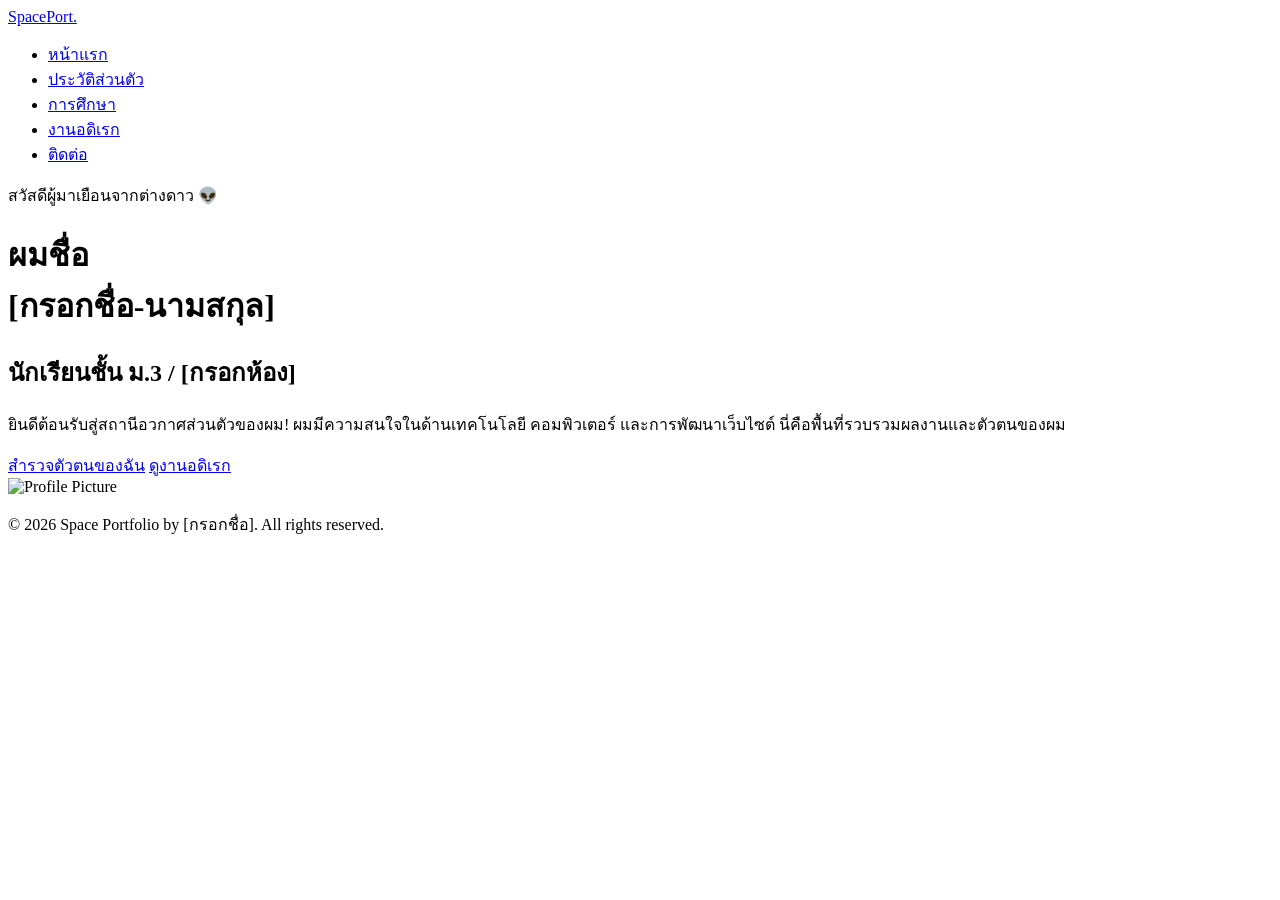
==== index.html @ a8208958 "Create index.html" ====
<!DOCTYPE html>
<html lang="th">
<head>
    <meta charset="UTF-8">
    <meta name="viewport" content="width=device-width, initial-scale=1.0">
    <title>Portfolio - [กรอกชื่อ]</title>
    <!-- เรียกใช้ Font จาก Google Fonts -->
    <link href="https://fonts.googleapis.com/css2?family=Kanit:wght@300;400;500;700&display=swap" rel="stylesheet">
    <!-- เรียกใช้ไฟล์ CSS -->
    <link rel="stylesheet" href="style.css">
</head>
<body>
    <!-- เอฟเฟกต์แสงตามเมาส์ -->
    <div id="mouse-glow"></div>

    <!-- Navigation Bar -->
    <nav class="navbar">
        <div class="nav-container">
            <a href="index.html" class="logo">Space<span>Port.</span></a>
            <ul class="nav-links">
                <li><a href="index.html" class="active">หน้าแรก</a></li>
                <li><a href="profile.html">ประวัติส่วนตัว</a></li>
                <li><a href="education.html">การศึกษา</a></li>
                <li><a href="hobby.html">งานอดิเรก</a></li>
                <li><a href="contact.html">ติดต่อ</a></li>
            </ul>
        </div>
    </nav>

    <!-- Hero Section -->
    <header class="hero">
        <div class="hero-container">
            <div class="hero-text">
                <p class="greeting">สวัสดีผู้มาเยือนจากต่างดาว 👽</p>
                <h1 class="neon-text">ผมชื่อ <br> <span>[กรอกชื่อ-นามสกุล]</span></h1>
                <h2 class="role">นักเรียนชั้น ม.3 / [กรอกห้อง]</h2>
                <p class="description">
                    ยินดีต้อนรับสู่สถานีอวกาศส่วนตัวของผม! ผมมีความสนใจในด้านเทคโนโลยี คอมพิวเตอร์ และการพัฒนาเว็บไซต์ นี่คือพื้นที่รวบรวมผลงานและตัวตนของผม
                </p>
                <div class="hero-buttons">
                    <a href="profile.html" class="btn btn-primary">สำรวจตัวตนของฉัน</a>
                    <a href="hobby.html" class="btn btn-secondary">ดูงานอดิเรก</a>
                </div>
            </div>
            
            <div class="hero-image">
                <!-- วงแหวนตกแต่ง (Glow Effect) -->
                <div class="glow-ring"></div>
                <!-- รูปโปรไฟล์ (Placeholder) -->
                <img src="https://via.placeholder.com/300/1A1A40/00E5FF?text=My+Profile" alt="Profile Picture" class="floating-avatar">
            </div>
        </div>
    </header>

    <!-- Footer -->
    <footer>
        <p>&copy; 2026 Space Portfolio by [กรอกชื่อ]. All rights reserved.</p>
    </footer>

    <!-- เรียกใช้ไฟล์ JavaScript -->
    <script src="script.js"></script>
</body>
</html>
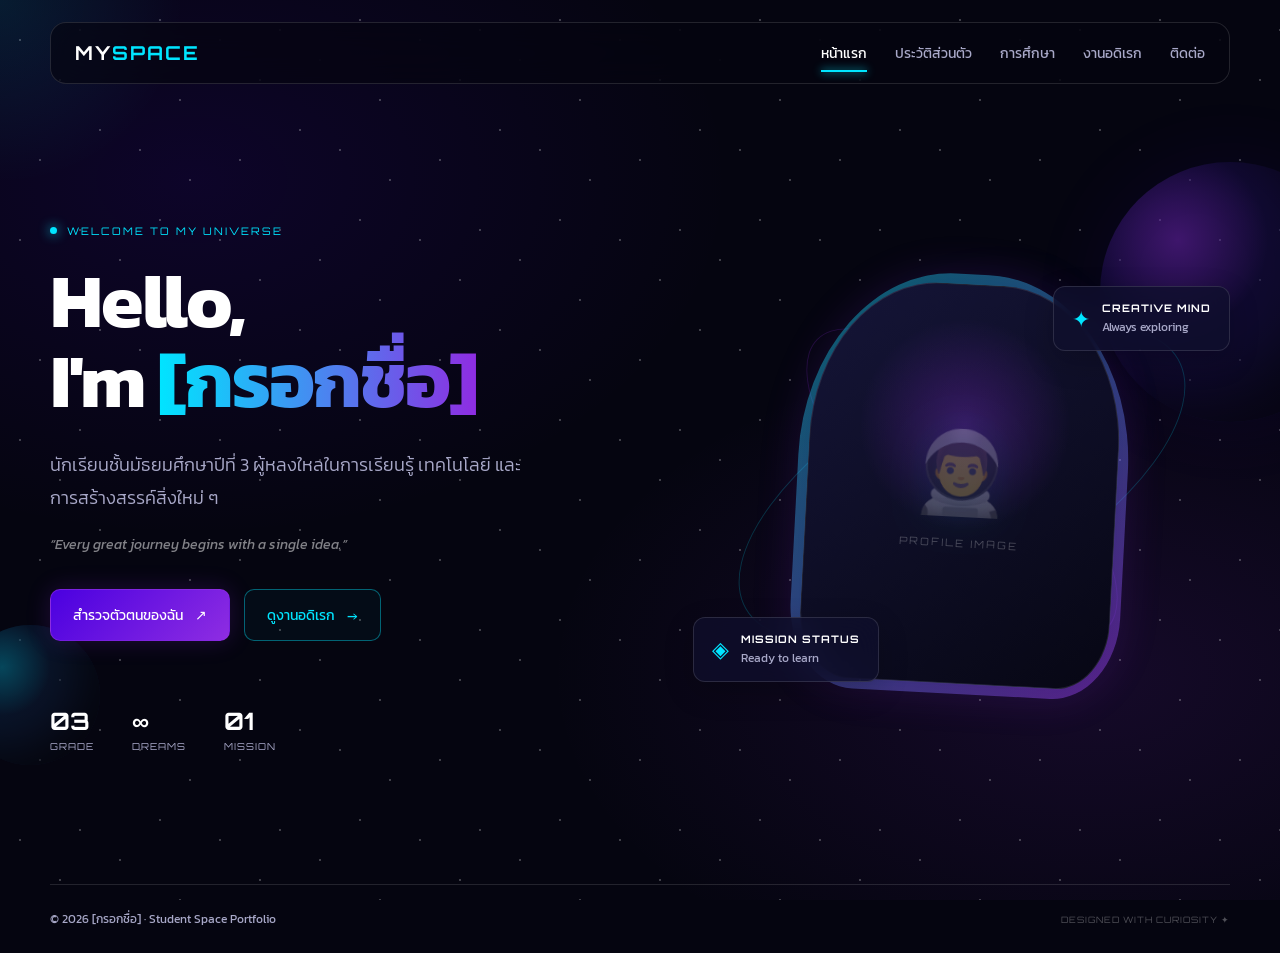
==== commit 3ba5b8c1: "Update index.html" ====
--- a/index.html
+++ b/index.html
@@ -3,61 +3,117 @@
 <head>
     <meta charset="UTF-8">
     <meta name="viewport" content="width=device-width, initial-scale=1.0">
-    <title>Portfolio - [กรอกชื่อ]</title>
-    <!-- เรียกใช้ Font จาก Google Fonts -->
-    <link href="https://fonts.googleapis.com/css2?family=Kanit:wght@300;400;500;700&display=swap" rel="stylesheet">
-    <!-- เรียกใช้ไฟล์ CSS -->
+    <title>My Space | Portfolio</title>
     <link rel="stylesheet" href="style.css">
 </head>
 <body>
-    <!-- เอฟเฟกต์แสงตามเมาส์ -->
-    <div id="mouse-glow"></div>
 
-    <!-- Navigation Bar -->
+    <div class="space-background">
+        <div class="stars"></div>
+        <div class="planet planet-one"></div>
+        <div class="planet planet-two"></div>
+        <div class="black-hole"></div>
+        <div class="mouse-glow"></div>
+    </div>
+
     <nav class="navbar">
-        <div class="nav-container">
-            <a href="index.html" class="logo">Space<span>Port.</span></a>
-            <ul class="nav-links">
-                <li><a href="index.html" class="active">หน้าแรก</a></li>
-                <li><a href="profile.html">ประวัติส่วนตัว</a></li>
-                <li><a href="education.html">การศึกษา</a></li>
-                <li><a href="hobby.html">งานอดิเรก</a></li>
-                <li><a href="contact.html">ติดต่อ</a></li>
-            </ul>
+        <a href="index.html" class="logo">MY<span>SPACE</span></a>
+
+        <div class="nav-links">
+            <a href="index.html" class="active">หน้าแรก</a>
+            <a href="profile.html">ประวัติส่วนตัว</a>
+            <a href="education.html">การศึกษา</a>
+            <a href="hobby.html">งานอดิเรก</a>
+            <a href="contact.html">ติดต่อ</a>
         </div>
     </nav>
 
-    <!-- Hero Section -->
-    <header class="hero">
-        <div class="hero-container">
-            <div class="hero-text">
-                <p class="greeting">สวัสดีผู้มาเยือนจากต่างดาว 👽</p>
-                <h1 class="neon-text">ผมชื่อ <br> <span>[กรอกชื่อ-นามสกุล]</span></h1>
-                <h2 class="role">นักเรียนชั้น ม.3 / [กรอกห้อง]</h2>
-                <p class="description">
-                    ยินดีต้อนรับสู่สถานีอวกาศส่วนตัวของผม! ผมมีความสนใจในด้านเทคโนโลยี คอมพิวเตอร์ และการพัฒนาเว็บไซต์ นี่คือพื้นที่รวบรวมผลงานและตัวตนของผม
-                </p>
-                <div class="hero-buttons">
-                    <a href="profile.html" class="btn btn-primary">สำรวจตัวตนของฉัน</a>
-                    <a href="hobby.html" class="btn btn-secondary">ดูงานอดิเรก</a>
+    <main class="hero-section container">
+
+        <div class="hero-content">
+            <div class="eyebrow">
+                <span class="status-dot"></span>
+                WELCOME TO MY UNIVERSE
+            </div>
+
+            <h1>
+                Hello,<br>
+                I'm <span class="gradient-text">[กรอกชื่อ]</span>
+            </h1>
+
+            <p class="hero-description">
+                นักเรียนชั้นมัธยมศึกษาปีที่ 3
+                ผู้หลงใหลในการเรียนรู้ เทคโนโลยี
+                และการสร้างสรรค์สิ่งใหม่ ๆ
+            </p>
+
+            <p class="hero-quote">
+                “Every great journey begins with a single idea.”
+            </p>
+
+            <div class="hero-buttons">
+                <a href="profile.html" class="btn btn-primary">
+                    สำรวจตัวตนของฉัน
+                    <span>↗</span>
+                </a>
+
+                <a href="hobby.html" class="btn btn-outline">
+                    ดูงานอดิเรก
+                    <span>→</span>
+                </a>
+            </div>
+
+            <div class="hero-stats">
+                <div>
+                    <strong>03</strong>
+                    <small>GRADE</small>
+                </div>
+                <div>
+                    <strong>∞</strong>
+                    <small>DREAMS</small>
+                </div>
+                <div>
+                    <strong>01</strong>
+                    <small>MISSION</small>
                 </div>
             </div>
-            
-            <div class="hero-image">
-                <!-- วงแหวนตกแต่ง (Glow Effect) -->
-                <div class="glow-ring"></div>
-                <!-- รูปโปรไฟล์ (Placeholder) -->
-                <img src="https://via.placeholder.com/300/1A1A40/00E5FF?text=My+Profile" alt="Profile Picture" class="floating-avatar">
+        </div>
+
+        <div class="hero-visual">
+            <div class="orbit orbit-large"></div>
+            <div class="orbit orbit-small"></div>
+
+            <div class="profile-frame">
+                <div class="profile-placeholder">
+                    <span class="profile-icon">👨‍🚀</span>
+                    <span>PROFILE IMAGE</span>
+                </div>
+            </div>
+
+            <div class="floating-card card-top">
+                <span>✦</span>
+                <div>
+                    <strong>CREATIVE MIND</strong>
+                    <small>Always exploring</small>
+                </div>
+            </div>
+
+            <div class="floating-card card-bottom">
+                <span>◈</span>
+                <div>
+                    <strong>MISSION STATUS</strong>
+                    <small>Ready to learn</small>
+                </div>
             </div>
         </div>
-    </header>
 
-    <!-- Footer -->
-    <footer>
-        <p>&copy; 2026 Space Portfolio by [กรอกชื่อ]. All rights reserved.</p>
+    </main>
+
+    <footer class="footer">
+        <p>© 2026 [กรอกชื่อ] · Student Space Portfolio</p>
+        <span>DESIGNED WITH CURIOSITY ✦</span>
     </footer>
 
-    <!-- เรียกใช้ไฟล์ JavaScript -->
     <script src="script.js"></script>
 </body>
 </html>
--- a/style.css
+++ b/style.css
@@ -0,0 +1,1238 @@
+@import url('https://fonts.googleapis.com/css2?family=Kanit:wght@300;400;500;600;700&family=Orbitron:wght@400;500;600;700&display=swap');
+
+/* =========================
+   ROOT & RESET
+========================= */
+
+:root {
+    --space-dark: #050510;
+    --space-blue: #1A1A40;
+    --space-purple: #4A00E0;
+    --space-violet: #8E2DE2;
+    --neon-blue: #00E5FF;
+    --white: #FFFFFF;
+    --text-muted: #A8A8C8;
+    --glass: rgba(255, 255, 255, 0.06);
+    --glass-border: rgba(255, 255, 255, 0.12);
+}
+
+* {
+    margin: 0;
+    padding: 0;
+    box-sizing: border-box;
+}
+
+html {
+    scroll-behavior: smooth;
+}
+
+body {
+    font-family: 'Kanit', sans-serif;
+    background: var(--space-dark);
+    color: var(--white);
+    overflow-x: hidden;
+    min-height: 100vh;
+}
+
+a {
+    text-decoration: none;
+    color: inherit;
+}
+
+button,
+input,
+textarea {
+    font-family: inherit;
+}
+
+button {
+    cursor: pointer;
+}
+
+.container {
+    width: min(1180px, calc(100% - 48px));
+    margin: 0 auto;
+}
+
+/* =========================
+   SPACE BACKGROUND
+========================= */
+
+.space-background {
+    position: fixed;
+    inset: 0;
+    overflow: hidden;
+    pointer-events: none;
+    z-index: -1;
+    background:
+        radial-gradient(ellipse at 15% 20%, rgba(74, 0, 224, 0.12), transparent 35%),
+        radial-gradient(ellipse at 85% 75%, rgba(142, 45, 226, 0.12), transparent 35%),
+        var(--space-dark);
+}
+
+.stars {
+    position: absolute;
+    inset: 0;
+    opacity: 0.8;
+    background-image:
+        radial-gradient(1px 1px at 10% 20%, #fff, transparent),
+        radial-gradient(1px 1px at 20% 80%, #fff, transparent),
+        radial-gradient(1px 1px at 30% 40%, #fff, transparent),
+        radial-gradient(1px 1px at 40% 15%, #fff, transparent),
+        radial-gradient(1px 1px at 50% 65%, #fff, transparent),
+        radial-gradient(1px 1px at 60% 30%, #fff, transparent),
+        radial-gradient(1px 1px at 70% 75%, #fff, transparent),
+        radial-gradient(1px 1px at 80% 10%, #fff, transparent),
+        radial-gradient(1px 1px at 90% 50%, #fff, transparent),
+        radial-gradient(1px 1px at 95% 90%, #fff, transparent);
+    background-size: 200px 200px;
+    animation: starsMove 60s linear infinite;
+}
+
+@keyframes starsMove {
+    from { transform: translateY(0); }
+    to { transform: translateY(-200px); }
+}
+
+.mouse-glow {
+    position: absolute;
+    width: 400px;
+    height: 400px;
+    border-radius: 50%;
+    background: radial-gradient(circle, rgba(0, 229, 255, 0.1), transparent 65%);
+    transform: translate(-50%, -50%);
+    transition: left 0.15s ease-out, top 0.15s ease-out;
+    pointer-events: none;
+}
+
+.planet {
+    position: absolute;
+    border-radius: 50%;
+    opacity: 0.5;
+    animation: float 10s ease-in-out infinite;
+}
+
+.planet-one {
+    width: 260px;
+    height: 260px;
+    right: -80px;
+    top: 18%;
+    background:
+        radial-gradient(circle at 30% 30%, rgba(142, 45, 226, 0.8), transparent 35%),
+        linear-gradient(135deg, #25106b, #100e35);
+    box-shadow:
+        inset -35px -25px 60px rgba(0, 0, 0, 0.7),
+        0 0 80px rgba(74, 0, 224, 0.15);
+}
+
+.planet-two {
+    width: 140px;
+    height: 140px;
+    left: -40px;
+    bottom: 15%;
+    background:
+        radial-gradient(circle at 30% 30%, rgba(0, 229, 255, 0.5), transparent 35%),
+        linear-gradient(135deg, #0b355c, #101024);
+    box-shadow: inset -20px -15px 40px rgba(0, 0, 0, 0.7);
+    animation-delay: -4s;
+}
+
+.black-hole {
+    position: absolute;
+    width: 180px;
+    height: 180px;
+    right: 15%;
+    top: 35%;
+    border-radius: 50%;
+    background: #000;
+    box-shadow:
+        0 0 30px rgba(142, 45, 226, 0.5),
+        0 0 80px rgba(74, 0, 224, 0.3),
+        0 0 130px rgba(0, 229, 255, 0.1);
+    opacity: 0.35;
+}
+
+.black-hole::before {
+    content: '';
+    position: absolute;
+    inset: -20px;
+    border: 2px solid rgba(142, 45, 226, 0.3);
+    border-radius: 50%;
+    transform: rotate(25deg) scaleY(0.35);
+}
+
+@keyframes float {
+    0%, 100% { transform: translateY(0) rotate(0deg); }
+    50% { transform: translateY(-25px) rotate(5deg); }
+}
+
+/* =========================
+   NAVBAR
+========================= */
+
+.navbar {
+    width: min(1180px, calc(100% - 48px));
+    margin: 22px auto 0;
+    padding: 18px 24px;
+    display: flex;
+    align-items: center;
+    justify-content: space-between;
+    gap: 24px;
+    position: sticky;
+    top: 18px;
+    z-index: 100;
+    background: rgba(5, 5, 16, 0.65);
+    border: 1px solid var(--glass-border);
+    border-radius: 16px;
+    backdrop-filter: blur(20px);
+    -webkit-backdrop-filter: blur(20px);
+}
+
+.logo {
+    font-family: 'Orbitron', sans-serif;
+    font-size: 1.2rem;
+    font-weight: 700;
+    letter-spacing: 2px;
+    white-space: nowrap;
+}
+
+.logo span {
+    color: var(--neon-blue);
+}
+
+.nav-links {
+    display: flex;
+    align-items: center;
+    gap: 28px;
+}
+
+.nav-links a {
+    color: var(--text-muted);
+    font-size: 0.9rem;
+    position: relative;
+    transition: color 0.3s ease;
+}
+
+.nav-links a::after {
+    content: '';
+    position: absolute;
+    left: 0;
+    bottom: -8px;
+    width: 0;
+    height: 2px;
+    background: var(--neon-blue);
+    box-shadow: 0 0 8px var(--neon-blue);
+    transition: width 0.3s ease;
+}
+
+.nav-links a:hover,
+.nav-links a.active {
+    color: var(--white);
+}
+
+.nav-links a:hover::after,
+.nav-links a.active::after {
+    width: 100%;
+}
+
+/* =========================
+   HERO
+========================= */
+
+.hero-section {
+    min-height: calc(100vh - 100px);
+    display: grid;
+    grid-template-columns: 1.05fr 0.95fr;
+    align-items: center;
+    gap: 50px;
+    padding: 70px 0;
+}
+
+.eyebrow {
+    display: inline-flex;
+    align-items: center;
+    gap: 10px;
+    color: var(--neon-blue);
+    font-family: 'Orbitron', sans-serif;
+    font-size: 0.65rem;
+    letter-spacing: 2px;
+    margin-bottom: 22px;
+}
+
+.status-dot {
+    width: 7px;
+    height: 7px;
+    border-radius: 50%;
+    background: var(--neon-blue);
+    box-shadow: 0 0 12px var(--neon-blue);
+    animation: pulse 2s infinite;
+}
+
+@keyframes pulse {
+    0%, 100% { opacity: 1; transform: scale(1); }
+    50% { opacity: 0.4; transform: scale(0.7); }
+}
+
+.hero-content h1 {
+    font-size: clamp(3.5rem, 6vw, 6rem);
+    line-height: 1.05;
+    font-weight: 700;
+    letter-spacing: -2px;
+}
+
+.gradient-text {
+    background: linear-gradient(90deg, var(--neon-blue), var(--space-violet));
+    -webkit-background-clip: text;
+    background-clip: text;
+    color: transparent;
+}
+
+.hero-description {
+    max-width: 480px;
+    margin-top: 28px;
+    color: var(--text-muted);
+    font-size: 1.1rem;
+    line-height: 1.9;
+    font-weight: 300;
+}
+
+.hero-quote {
+    margin-top: 18px;
+    color: rgba(255, 255, 255, 0.5);
+    font-size: 0.85rem;
+    font-style: italic;
+}
+
+.hero-buttons {
+    display: flex;
+    gap: 14px;
+    margin-top: 35px;
+    flex-wrap: wrap;
+}
+
+.btn {
+    display: inline-flex;
+    align-items: center;
+    justify-content: center;
+    gap: 12px;
+    padding: 14px 22px;
+    border-radius: 10px;
+    font-size: 0.9rem;
+    transition: all 0.3s ease;
+}
+
+.btn-primary {
+    background: linear-gradient(135deg, var(--space-purple), var(--space-violet));
+    border: 1px solid rgba(142, 45, 226, 0.6);
+    box-shadow: 0 0 25px rgba(142, 45, 226, 0.2);
+}
+
+.btn-primary:hover {
+    transform: translateY(-3px);
+    box-shadow: 0 0 35px rgba(142, 45, 226, 0.5);
+}
+
+.btn-outline {
+    border: 1px solid rgba(0, 229, 255, 0.4);
+    color: var(--neon-blue);
+    background: rgba(0, 229, 255, 0.03);
+}
+
+.btn-outline:hover {
+    background: rgba(0, 229, 255, 0.1);
+    box-shadow: 0 0 25px rgba(0, 229, 255, 0.15);
+    transform: translateY(-3px);
+}
+
+.hero-stats {
+    display: flex;
+    gap: 38px;
+    margin-top: 65px;
+}
+
+.hero-stats div {
+    display: flex;
+    flex-direction: column;
+    gap: 4px;
+}
+
+.hero-stats strong {
+    font-family: 'Orbitron', sans-serif;
+    font-size: 1.5rem;
+    color: var(--white);
+}
+
+.hero-stats small {
+    color: var(--text-muted);
+    font-family: 'Orbitron', sans-serif;
+    font-size: 0.6rem;
+    letter-spacing: 1px;
+}
+
+/* =========================
+   HERO VISUAL
+========================= */
+
+.hero-visual {
+    min-height: 520px;
+    position: relative;
+    display: flex;
+    align-items: center;
+    justify-content: center;
+}
+
+.profile-frame {
+    width: 330px;
+    height: 420px;
+    padding: 10px;
+    border-radius: 45% 45% 20% 20%;
+    background: linear-gradient(135deg, rgba(0, 229, 255, 0.4), rgba(142, 45, 226, 0.5));
+    box-shadow:
+        0 0 40px rgba(142, 45, 226, 0.15),
+        inset 0 0 30px rgba(255, 255, 255, 0.05);
+    transform: rotate(3deg);
+    position: relative;
+    z-index: 2;
+}
+
+.profile-placeholder {
+    width: 100%;
+    height: 100%;
+    border-radius: 40% 40% 17% 17%;
+    background:
+        radial-gradient(circle at 50% 35%, rgba(142, 45, 226, 0.3), transparent 35%),
+        linear-gradient(145deg, #151538, #070714);
+    border: 1px solid rgba(255, 255, 255, 0.1);
+    display: flex;
+    flex-direction: column;
+    align-items: center;
+    justify-content: center;
+    gap: 16px;
+    color: rgba(255, 255, 255, 0.25);
+    font-family: 'Orbitron', sans-serif;
+    font-size: 0.65rem;
+    letter-spacing: 2px;
+}
+
+.profile-icon {
+    font-size: 5rem;
+    filter: drop-shadow(0 0 20px rgba(0, 229, 255, 0.3));
+}
+
+.orbit {
+    position: absolute;
+    border: 1px solid rgba(0, 229, 255, 0.2);
+    border-radius: 50%;
+    z-index: 1;
+}
+
+.orbit-large {
+    width: 500px;
+    height: 220px;
+    transform: rotate(-30deg);
+}
+
+.orbit-small {
+    width: 410px;
+    height: 160px;
+    transform: rotate(45deg);
+    border-color: rgba(142, 45, 226, 0.2);
+}
+
+.floating-card {
+    position: absolute;
+    z-index: 3;
+    display: flex;
+    align-items: center;
+    gap: 12px;
+    padding: 14px 18px;
+    background: rgba(15, 15, 45, 0.75);
+    border: 1px solid var(--glass-border);
+    border-radius: 12px;
+    backdrop-filter: blur(15px);
+    box-shadow: 0 10px 30px rgba(0, 0, 0, 0.2);
+    animation: float 6s ease-in-out infinite;
+}
+
+.floating-card span {
+    font-size: 1.4rem;
+    color: var(--neon-blue);
+}
+
+.floating-card strong {
+    display: block;
+    font-family: 'Orbitron', sans-serif;
+    font-size: 0.65rem;
+    letter-spacing: 1px;
+}
+
+.floating-card small {
+    display: block;
+    color: var(--text-muted);
+    font-size: 0.75rem;
+    margin-top: 3px;
+}
+
+.card-top {
+    top: 12%;
+    right: 0;
+}
+
+.card-bottom {
+    bottom: 12%;
+    left: 0;
+    animation-delay: -3s;
+}
+
+/* =========================
+   PAGE CONTAINER
+========================= */
+
+.page-container {
+    padding: 90px 0 70px;
+}
+
+.page-heading {
+    margin-bottom: 55px;
+}
+
+.page-heading h1 {
+    font-size: clamp(2.8rem, 5vw, 4.5rem);
+    line-height: 1.1;
+    letter-spacing: -1px;
+}
+
+.page-heading p {
+    color: var(--text-muted);
+    margin-top: 15px;
+    font-size: 1rem;
+    font-weight: 300;
+}
+
+/* =========================
+   GLASS CARD
+========================= */
+
+.glass-card {
+    background: var(--glass);
+    border: 1px solid var(--glass-border);
+    border-radius: 20px;
+    backdrop-filter: blur(18px);
+    -webkit-backdrop-filter: blur(18px);
+}
+
+.glass-card:hover {
+    border-color: rgba(0, 229, 255, 0.25);
+    box-shadow: 0 0 30px rgba(0, 229, 255, 0.05);
+}
+
+.card-label {
+    font-family: 'Orbitron', sans-serif;
+    font-size: 0.65rem;
+    letter-spacing: 1.5px;
+    color: var(--neon-blue);
+    margin-bottom: 18px;
+}
+
+/* =========================
+   PROFILE
+========================= */
+
+.profile-layout {
+    display: grid;
+    grid-template-columns: 0.8fr 1.2fr;
+    gap: 24px;
+}
+
+.profile-card {
+    padding: 35px;
+    text-align: center;
+    height: fit-content;
+}
+
+.profile-image-large {
+    width: 180px;
+    height: 180px;
+    border-radius: 50%;
+    margin: 0 auto 25px;
+    display: flex;
+    align-items: center;
+    justify-content: center;
+    background: linear-gradient(145deg, #171744, #08081a);
+    border: 1px solid rgba(0, 229, 255, 0.25);
+    box-shadow: 0 0 30px rgba(0, 229, 255, 0.08);
+}
+
+.profile-image-large span {
+    font-size: 4rem;
+}
+
+.profile-card h2 {
+    font-size: 1.5rem;
+    font-weight: 500;
+}
+
+.profile-role {
+    color: var(--neon-blue);
+    font-family: 'Orbitron', sans-serif;
+    font-size: 0.65rem;
+    letter-spacing: 1px;
+    margin-top: 8px;
+}
+
+.profile-line {
+    height: 1px;
+    background: var(--glass-border);
+    margin: 25px 0;
+}
+
+.mini-info {
+    display: flex;
+    align-items: center;
+    gap: 14px;
+    text-align: left;
+    padding: 12px 0;
+}
+
+.mini-info > span {
+    width: 38px;
+    height: 38px;
+    display: grid;
+    place-items: center;
+    background: rgba(0, 229, 255, 0.08);
+    border: 1px solid rgba(0, 229, 255, 0.15);
+    border-radius: 10px;
+}
+
+.mini-info small {
+    display: block;
+    font-family: 'Orbitron', sans-serif;
+    color: var(--text-muted);
+    font-size: 0.55rem;
+    letter-spacing: 1px;
+}
+
+.mini-info strong {
+    font-size: 0.9rem;
+    font-weight: 400;
+}
+
+.profile-details {
+    display: flex;
+    flex-direction: column;
+    gap: 24px;
+}
+
+.profile-details .glass-card {
+    padding: 30px;
+}
+
+.profile-details h2 {
+    font-size: 1.5rem;
+    font-weight: 500;
+    margin-bottom: 24px;
+}
+
+.info-grid {
+    display: grid;
+    grid-template-columns: repeat(2, 1fr);
+    gap: 20px;
+}
+
+.info-grid div {
+    padding: 16px;
+    border-radius: 12px;
+    background: rgba(255, 255, 255, 0.03);
+    border: 1px solid rgba(255, 255, 255, 0.05);
+}
+
+.info-grid span {
+    display: block;
+    color: var(--text-muted);
+    font-size: 0.8rem;
+    margin-bottom: 5px;
+}
+
+.info-grid strong {
+    font-weight: 400;
+    font-size: 0.95rem;
+}
+
+.about-card p {
+    color: var(--text-muted);
+    line-height: 2;
+    font-size: 0.95rem;
+    margin-bottom: 15px;
+}
+
+.about-card p:last-child {
+    margin-bottom: 0;
+}
+
+.about-card strong {
+    color: var(--neon-blue);
+    font-weight: 400;
+}
+
+/* =========================
+   EDUCATION
+========================= */
+
+.timeline {
+    padding: 45px 50px;
+    position: relative;
+}
+
+.timeline::before {
+    content: '';
+    position: absolute;
+    left: 105px;
+    top: 55px;
+    bottom: 55px;
+    width: 1px;
+    background: linear-gradient(to bottom, var(--neon-blue), var(--space-violet));
+    opacity: 0.5;
+}
+
+.timeline-item {
+    display: grid;
+    grid-template-columns: 120px 1fr;
+    gap: 35px;
+    position: relative;
+    padding: 20px 0 55px;
+}
+
+.timeline-item:last-child {
+    padding-bottom: 20px;
+}
+
+.timeline-dot {
+    position: absolute;
+    left: 50px;
+    top: 30px;
+    width: 12px;
+    height: 12px;
+    border-radius: 50%;
+    background: var(--neon-blue);
+    box-shadow: 0 0 0 5px rgba(0, 229, 255, 0.08), 0 0 20px var(--neon-blue);
+}
+
+.timeline-year {
+    font-family: 'Orbitron', sans-serif;
+    color: var(--neon-blue);
+    font-size: 0.6rem;
+    letter-spacing: 1px;
+    line-height: 1.8;
+}
+
+.timeline-content {
+    padding-left: 20px;
+}
+
+.timeline-content h2 {
+    font-size: 1.4rem;
+    font-weight: 500;
+    margin-bottom: 6px;
+}
+
+.timeline-content h3 {
+    color: var(--white);
+    font-size: 1rem;
+    font-weight: 400;
+    margin-bottom: 10px;
+}
+
+.timeline-content p {
+    color: var(--text-muted);
+    font-size: 0.9rem;
+    line-height: 1.8;
+}
+
+.timeline-tag {
+    display: inline-block;
+    margin-top: 16px;
+    padding: 6px 12px;
+    border: 1px solid rgba(0, 229, 255, 0.2);
+    border-radius: 50px;
+    color: var(--neon-blue);
+    font-family: 'Orbitron', sans-serif;
+    font-size: 0.55rem;
+    letter-spacing: 1px;
+}
+
+.quote-card {
+    margin-top: 30px;
+    padding: 25px 30px;
+    border-left: 2px solid var(--space-violet);
+    background: rgba(142, 45, 226, 0.05);
+    display: flex;
+    align-items: center;
+    gap: 18px;
+}
+
+.quote-card span {
+    font-size: 2.5rem;
+    color: var(--space-violet);
+    line-height: 1;
+}
+
+.quote-card p {
+    color: var(--text-muted);
+    font-size: 0.95rem;
+    font-style: italic;
+}
+
+/* =========================
+   HOBBIES
+========================= */
+
+.hobby-grid {
+    display: grid;
+    grid-template-columns: repeat(2, 1fr);
+    gap: 24px;
+}
+
+.hobby-card {
+    padding: 35px;
+    position: relative;
+    overflow: hidden;
+    transition: transform 0.35s ease, box-shadow 0.35s ease;
+}
+
+.hobby-card::before {
+    content: '';
+    position: absolute;
+    width: 150px;
+    height: 150px;
+    border-radius: 50%;
+    background: radial-gradient(circle, rgba(0, 229, 255, 0.1), transparent 70%);
+    top: -60px;
+    right: -50px;
+    pointer-events: none;
+}
+
+.hobby-card:hover {
+    transform: translateY(-8px);
+    box-shadow: 0 15px 45px rgba(74, 0, 224, 0.15);
+    border-color: rgba(0, 229, 255, 0.3);
+}
+
+.hobby-icon {
+    font-size: 2.7rem;
+    margin-bottom: 25px;
+    filter: drop-shadow(0 0 12px rgba(0, 229, 255, 0.2));
+}
+
+.hobby-card h2 {
+    font-size: 1.6rem;
+    font-weight: 500;
+    margin-bottom: 15px;
+}
+
+.hobby-card p {
+    color: var(--text-muted);
+    line-height: 1.9;
+    font-size: 0.9rem;
+    min-height: 95px;
+}
+
+.hobby-line {
+    height: 1px;
+    background: var(--glass-border);
+    margin: 25px 0 15px;
+}
+
+.hobby-footer {
+    font-family: 'Orbitron', sans-serif;
+    font-size: 0.55rem;
+    letter-spacing: 1px;
+    color: var(--neon-blue);
+}
+
+/* =========================
+   CONTACT
+========================= */
+
+.contact-layout {
+    display: grid;
+    grid-template-columns: 0.9fr 1.1fr;
+    gap: 24px;
+}
+
+.contact-info {
+    display: flex;
+    flex-direction: column;
+    gap: 16px;
+}
+
+.contact-intro {
+    padding: 35px;
+}
+
+.contact-intro h2 {
+    font-size: 1.8rem;
+    font-weight: 500;
+    margin-bottom: 12px;
+}
+
+.contact-intro p {
+    color: var(--text-muted);
+    line-height: 1.9;
+    font-size: 0.9rem;
+}
+
+.contact-card {
+    display: flex;
+    align-items: center;
+    gap: 15px;
+    padding: 20px;
+    transition: all 0.3s ease;
+}
+
+.contact-card:hover {
+    transform: translateX(5px);
+    border-color: rgba(0, 229, 255, 0.3);
+}
+
+.contact-icon {
+    width: 45px;
+    height: 45px;
+    display: grid;
+    place-items: center;
+    border-radius: 12px;
+    background: rgba(0, 229, 255, 0.08);
+    border: 1px solid rgba(0, 229, 255, 0.15);
+    color: var(--neon-blue);
+    font-size: 1.3rem;
+}
+
+.contact-card div:nth-child(2) {
+    flex: 1;
+}
+
+.contact-card small {
+    display: block;
+    color: var(--text-muted);
+    font-family: 'Orbitron', sans-serif;
+    font-size: 0.55rem;
+    letter-spacing: 1px;
+    margin-bottom: 5px;
+}
+
+.contact-card strong {
+    font-size: 0.9rem;
+    font-weight: 400;
+    word-break: break-word;
+}
+
+.contact-card > span {
+    color: var(--neon-blue);
+}
+
+.contact-form-card {
+    padding: 35px;
+}
+
+.contact-form-card h2 {
+    font-size: 1.8rem;
+    font-weight: 500;
+    margin-bottom: 28px;
+}
+
+.contact-form-card form {
+    display: flex;
+    flex-direction: column;
+}
+
+.contact-form-card label {
+    color: var(--text-muted);
+    font-size: 0.85rem;
+    margin-bottom: 8px;
+}
+
+.contact-form-card input,
+.contact-form-card textarea {
+    width: 100%;
+    padding: 13px 15px;
+    margin-bottom: 20px;
+    background: rgba(255, 255, 255, 0.04);
+    border: 1px solid var(--glass-border);
+    border-radius: 10px;
+    color: var(--white);
+    outline: none;
+    resize: vertical;
+    font-size: 0.9rem;
+    transition: border-color 0.3s ease, box-shadow 0.3s ease;
+}
+
+.contact-form-card input:focus,
+.contact-form-card textarea:focus {
+    border-color: var(--neon-blue);
+    box-shadow: 0 0 15px rgba(0, 229, 255, 0.08);
+}
+
+.contact-form-card input::placeholder,
+.contact-form-card textarea::placeholder {
+    color: rgba(255, 255, 255, 0.25);
+}
+
+.form-button {
+    border: none;
+    width: fit-content;
+    margin-top: 5px;
+}
+
+.form-message {
+    margin-top: 15px;
+    font-size: 0.85rem;
+    color: var(--neon-blue);
+    min-height: 20px;
+}
+
+/* =========================
+   FOOTER
+========================= */
+
+.footer {
+    width: min(1180px, calc(100% - 48px));
+    margin: 0 auto;
+    padding: 25px 0;
+    border-top: 1px solid var(--glass-border);
+    display: flex;
+    justify-content: space-between;
+    align-items: center;
+    gap: 20px;
+    color: var(--text-muted);
+    font-size: 0.75rem;
+}
+
+.footer span {
+    font-family: 'Orbitron', sans-serif;
+    font-size: 0.55rem;
+    letter-spacing: 1px;
+    color: rgba(255, 255, 255, 0.3);
+}
+
+/* =========================
+   RESPONSIVE
+========================= */
+
+@media (max-width: 900px) {
+
+    .navbar {
+        flex-direction: column;
+        align-items: flex-start;
+        gap: 16px;
+    }
+
+    .nav-links {
+        width: 100%;
+        gap: 18px;
+        overflow-x: auto;
+        padding-bottom: 3px;
+    }
+
+    .nav-links a {
+        white-space: nowrap;
+    }
+
+    .hero-section {
+        grid-template-columns: 1fr;
+        text-align: center;
+        gap: 20px;
+        padding-top: 60px;
+    }
+
+    .hero-description {
+        margin-left: auto;
+        margin-right: auto;
+    }
+
+    .hero-buttons,
+    .hero-stats {
+        justify-content: center;
+    }
+
+    .hero-visual {
+        min-height: 480px;
+        margin-top: 10px;
+    }
+
+    .profile-layout,
+    .contact-layout {
+        grid-template-columns: 1fr;
+    }
+
+    .profile-card {
+        max-width: 500px;
+        margin: 0 auto;
+        width: 100%;
+    }
+
+    .timeline {
+        padding: 35px 25px;
+    }
+
+    .timeline::before {
+        left: 30px;
+    }
+
+    .timeline-item {
+        grid-template-columns: 1fr;
+        gap: 12px;
+        padding-left: 35px;
+    }
+
+    .timeline-dot {
+        left: 24px;
+        top: 25px;
+    }
+
+    .timeline-content {
+        padding-left: 0;
+    }
+}
+
+@media (max-width: 600px) {
+
+    .container,
+    .navbar,
+    .footer {
+        width: calc(100% - 32px);
+    }
+
+    .navbar {
+        margin-top: 16px;
+        padding: 16px;
+    }
+
+    .nav-links {
+        gap: 16px;
+    }
+
+    .nav-links a {
+        font-size: 0.8rem;
+    }
+
+    .hero-section {
+        padding: 50px 0;
+        min-height: auto;
+    }
+
+    .hero-content h1 {
+        font-size: clamp(2.8rem, 13vw, 4rem);
+        letter-spacing: -1px;
+    }
+
+    .hero-description {
+        font-size: 0.95rem;
+    }
+
+    .hero-stats {
+        gap: 25px;
+        margin-top: 45px;
+    }
+
+    .hero-visual {
+        min-height: 400px;
+    }
+
+    .profile-frame {
+        width: 240px;
+        height: 310px;
+    }
+
+    .profile-icon {
+        font-size: 4rem;
+    }
+
+    .orbit-large {
+        width: 320px;
+        height: 150px;
+    }
+
+    .orbit-small {
+        width: 280px;
+        height: 120px;
+    }
+
+    .floating-card {
+        padding: 10px 12px;
+    }
+
+    .floating-card strong {
+        font-size: 0.5rem;
+    }
+
+    .floating-card small {
+        font-size: 0.65rem;
+    }
+
+    .card-top {
+        top: 3%;
+        right: -5px;
+    }
+
+    .card-bottom {
+        bottom: 3%;
+        left: -5px;
+    }
+
+    .page-container {
+        padding-top: 55px;
+    }
+
+    .page-heading {
+        margin-bottom: 35px;
+    }
+
+    .page-heading h1 {
+        font-size: 2.8rem;
+    }
+
+    .profile-card,
+    .profile-details .glass-card,
+    .timeline,
+    .hobby-card,
+    .contact-intro,
+    .contact-form-card {
+        padding: 25px;
+    }
+
+    .info-grid {
+        grid-template-columns: 1fr;
+    }
+
+    .hobby-grid {
+        grid-template-columns: 1fr;
+    }
+
+    .hobby-card p {
+        min-height: auto;
+    }
+
+    .timeline::before {
+        left: 30px;
+    }
+
+    .timeline-item {
+        padding-left: 35px;
+    }
+
+    .timeline-dot {
+        left: 24px;
+    }
+
+    .quote-card {
+        padding: 20px;
+    }
+
+    .footer {
+        flex-direction: column;
+        align-items: flex-start;
+    }
+
+    .footer span {
+        font-size: 0.5rem;
+    }
+}
